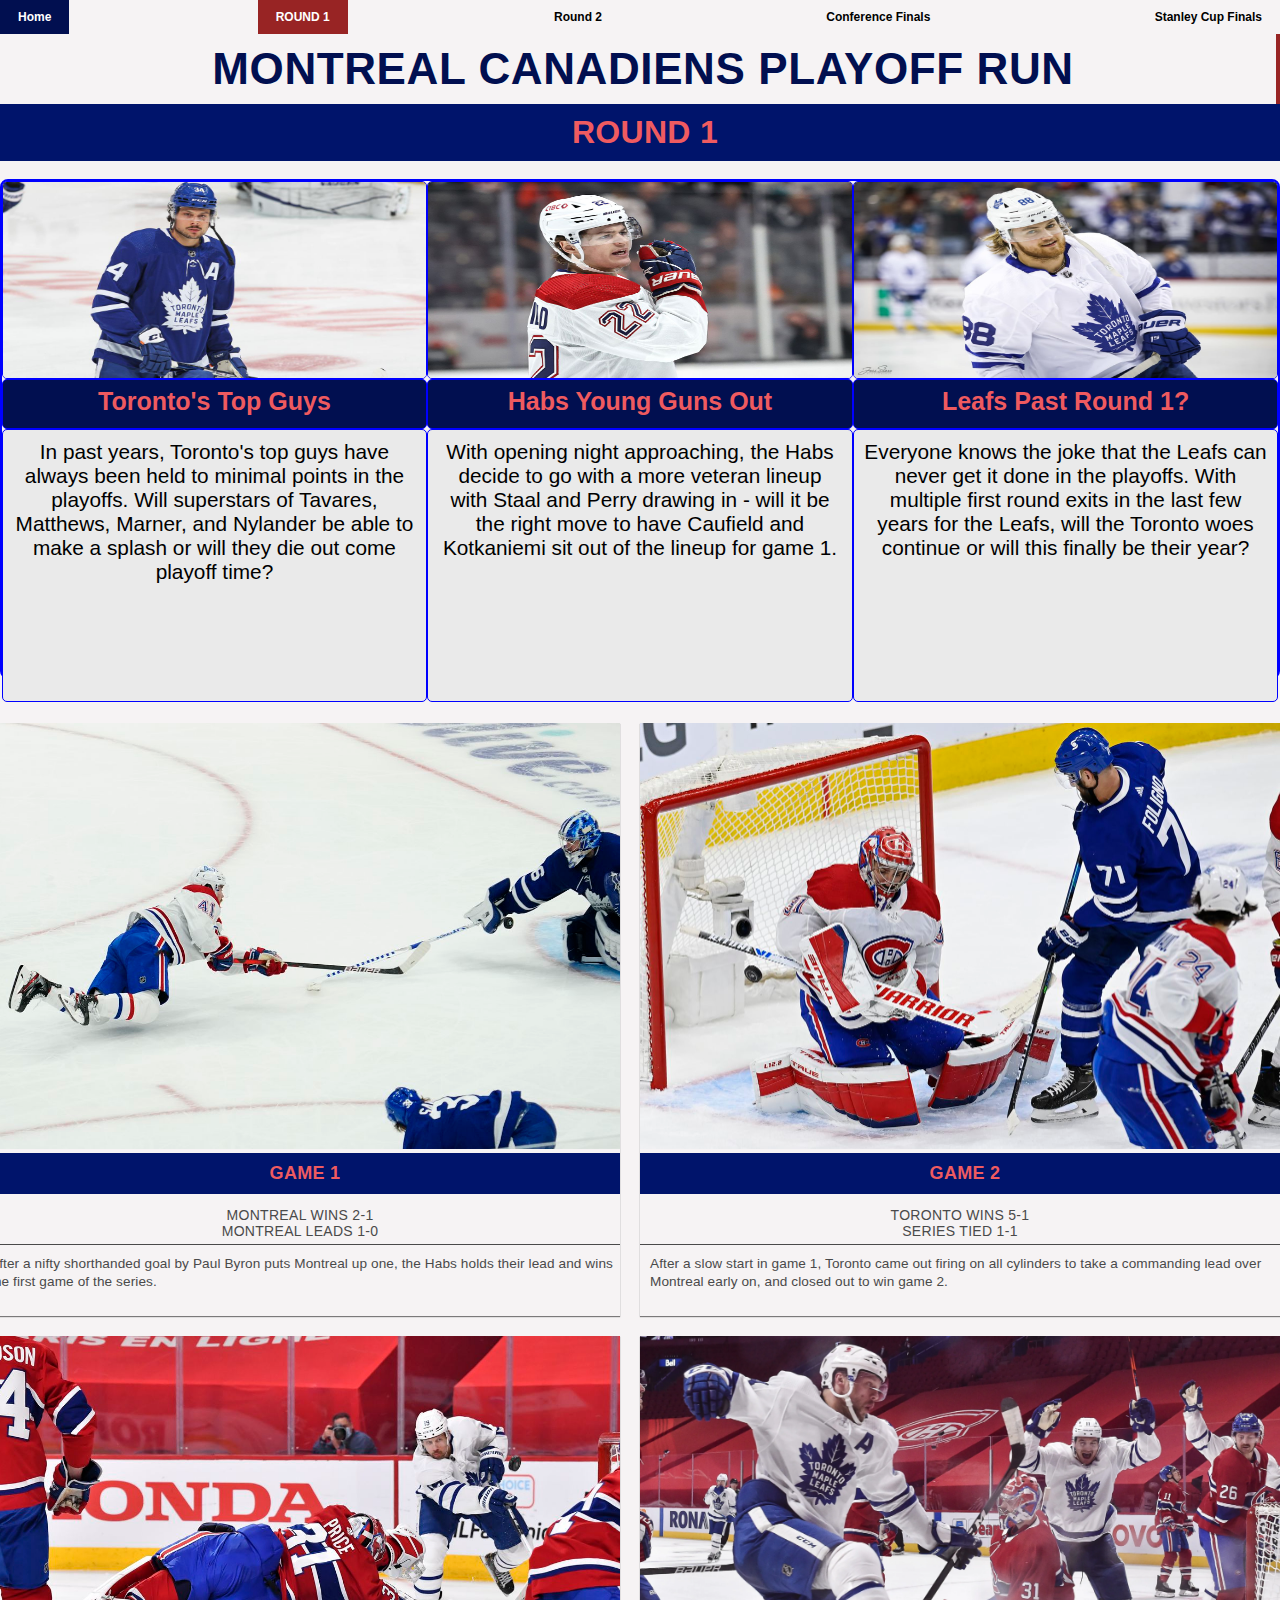
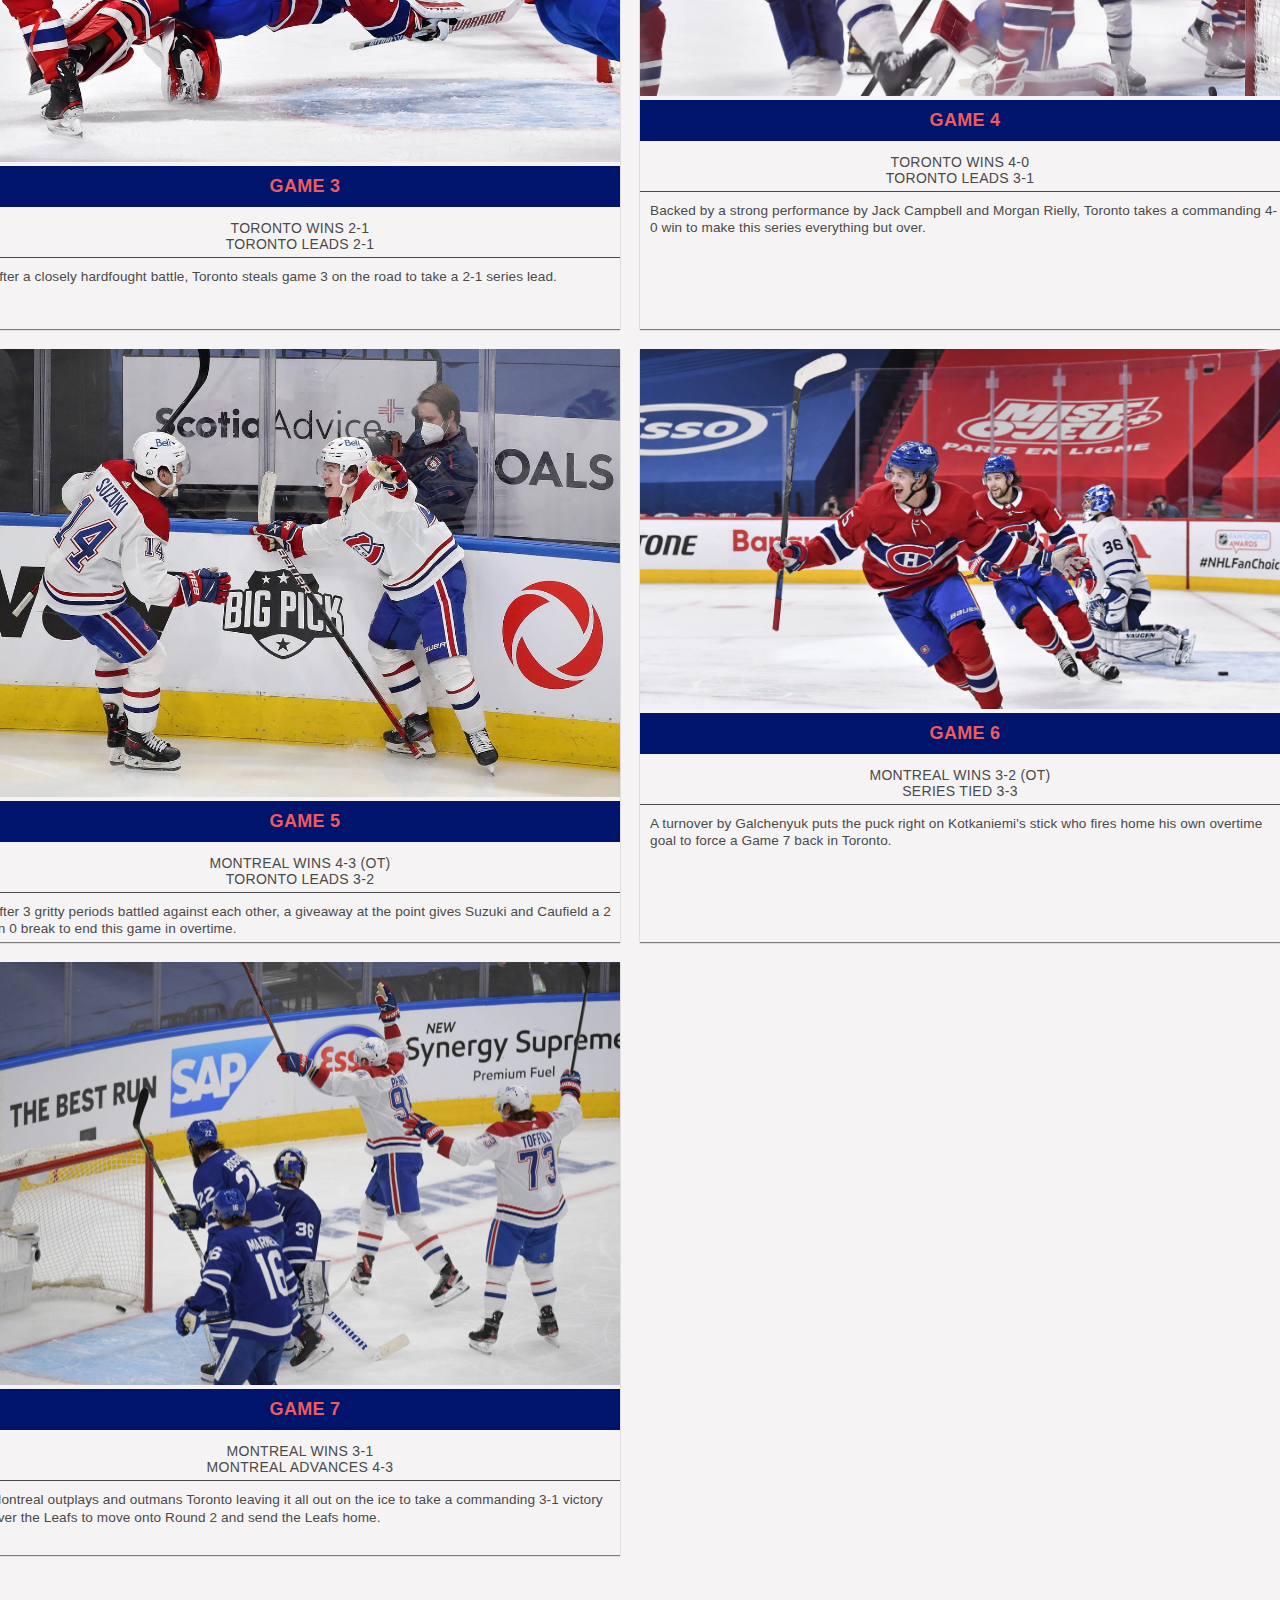
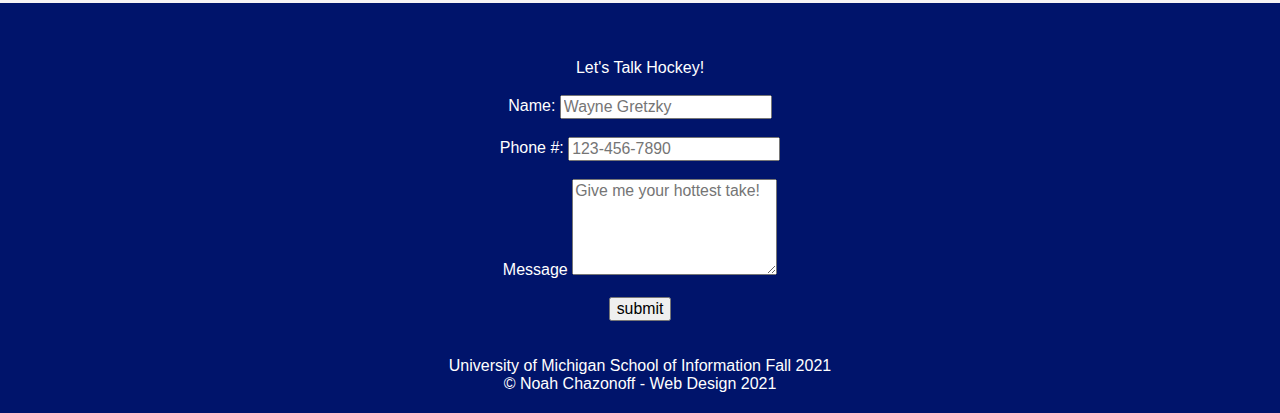
==== page1.html @ cdfef569 "Add files via upload" ====
<!DOCTYPE html>
<html lang="en">
<head>
    <meta charset="UTF-8">
    <meta name="viewport" content="width=device-width, initial-scale=1.0">
    <link rel="icon" href="imgs/nc.png">
    <link rel="stylesheet" type="text/css" href="css/html5reset.css">
    <link rel="stylesheet" type="text/css" href="css/style.css">
    <meta property="og:image" content="img/home.png" />
    <title>Habs Round 1</title>
</head>

<body>

    <a class="skip-main" href="#main">Skip to Round Info</a>

    <header>
		<nav>
			<ul class="nav_links">
                <li><a href = "index.html">Home</a></li>
                <li><a class="current" href = "page1.html">Round 1</a></li>
				<li><a href = "page2.html">Round 2</a></li>
				<li><a href = "page3.html">Conference Finals</a></li>
				<li><a href = "page4.html">Stanley Cup Finals</a></li>
			</ul>
        </nav>
       

        <h1 class="typewriter">MONTREAL CANADIENS PLAYOFF RUN</h1>
        <h2 id="round">ROUND 1</h2>
        <br>
		
    </header>

    <main>
    
        <div class="bluebox">
            <div class="box a">
                <img src="imgs/matthews.jpg" alt="Picture of Auston Matthews"/>
            </div>
            <div class="box b">
                <img src="imgs/caufield.jpg" alt="Picture of Cole Caufield"/>
            </div>
            <div class="box c">
                <img src="imgs/nylander.jpg" alt="Picture of William Nylander"/>
            </div>
            <div class="headline 1">Toronto's Top Guys</div>
            <div class="headline 2">Habs Young Guns Out</div>
            <div class="headline 3">Leafs Past Round 1? </div>
            <div class="sl 1">In past years, Toronto's top guys have always been held to minimal points in the playoffs. Will superstars of Tavares, Matthews, Marner, and Nylander be able to make a splash or will they die out come playoff time?</div>
            <div class="sl 2">With opening night approaching, the Habs decide to go with a more veteran lineup with Staal and Perry drawing in - will it be the right move to have Caufield and Kotkaniemi sit out of the lineup for game 1.</div>
            <div class="sl 3">Everyone knows the joke that the Leafs can never get it done in the playoffs. With multiple first round exits in the last few years for the Leafs, will the Toronto woes continue or will this finally be their year?</div>
        </div>

    <div id="main" class="toronto">
        
        <div class="game 1">
            <img src="imgs/gm1.jpg" alt="Byron scores on a shorthanded breakaway."/>
            <h2>GAME 1</h2>
            <br>
            <p class="score">MONTREAL WINS 2-1</p>
            <p class="serieslead">MONTREAL LEADS 1-0</p>
            <p class="description">
                After a nifty shorthanded goal by Paul Byron puts Montreal up one, the Habs holds their lead and wins the first game of the series.</p>
        </div>

        <div class="game 2">
            <img src="imgs/gm2.jpg" alt="Price saves a shot."/>
            <h2>GAME 2</h2>
            <br>
            <p class="score">TORONTO WINS 5-1</p>
            <p class="serieslead">SERIES TIED 1-1</p>
            <p class="description">
                After a slow start in game 1, Toronto came out firing on all cylinders to take a commanding lead over Montreal early on, and closed out to win game 2.
            </p>
        </div>

        <div class="game 3">
            <img src="imgs/gm3.jpg" alt="Carey Price dives to make a save."/>
            <h2>GAME 3</h2>
            <br>
            <p class="score">TORONTO WINS 2-1</p>
            <p class="serieslead">TORONTO LEADS 2-1</p>
            <p class="description">
                After a closely hardfought battle, Toronto steals game 3 on the road to take a 2-1 series lead.</p>
        </div>

        <div class="game 4">
            <img src="imgs/gm4.jpg" alt="Morgan Rielly celebrates a goal."/>
            <h2>GAME 4</h2>
            <br>
            <p class="score">TORONTO WINS 4-0</p>
            <p class="serieslead">TORONTO LEADS 3-1</p>
            <p class="description">
                Backed by a strong performance by Jack Campbell and Morgan Rielly, Toronto takes a commanding 4-0 win to make this series everything but over.</p>
        </div>

        <div class="game 5">
            <img src="imgs/gm5.jpg" alt="Suzuki and Caufield celebrate an overtime goal."/>
            <h2>GAME 5</h2>
            <br>
            <p class="score">MONTREAL WINS 4-3 (OT)</p>
            <p class="serieslead">TORONTO LEADS 3-2</p>
            <p class="description">
                After 3 gritty periods battled against each other, a giveaway at the point gives Suzuki and Caufield a 2 on 0 break to end this game in overtime.</p>
        </div>

        <div class="game 6">
            <img src="imgs/gm6.jpg" alt="Kotkaniemi scores in overtime."/>
            <h2>GAME 6</h2>
            <br>
            <p class="score">MONTREAL WINS 3-2 (OT)</p>
            <p class="serieslead">SERIES TIED 3-3</p>
            <p class="description">
                A turnover by Galchenyuk puts the puck right on Kotkaniemi's stick who fires home his own overtime goal to force a Game 7 back in Toronto.</p>
        </div>

        <div class="game 7">
            <img src="imgs/gm7.jpg" alt="Corey Perry and Tyler Toffoli score."/>
            <h2>GAME 7</h2>
            <br>
            <p class="score">MONTREAL WINS 3-1</p>
            <p class="serieslead">MONTREAL ADVANCES 4-3</p>
            <p class="description">
                Montreal outplays and outmans Toronto leaving it all out on the ice to take a commanding 3-1 victory over the Leafs to move onto Round 2 and send the Leafs home.</p>
        </div>

    </div>
          
    </main>
    <br>
    <br>
    <br>
    <br>
    <br>
    <br>

    <footer>

        <br><br><p>Let's Talk Hockey!</p><br>
        <form 
            action="https://formspree.io/f/xrgjgzyj" 
            method="POST"
            >
        <label for="What's Your Name?">Name:</label>
        <input type="text" id="name" name="name" placeholder="Wayne Gretzky"><br><br>
        <label for="Phone #">Phone #:</label>
        <input type="text" id="phone" name="phone" placeholder= "123-456-7890"><br><br>
        <label for="message">Message</label>
        <textarea rows="5" name="message" id="message" placeholder="Give me your hottest take!" required=""></textarea>
        <br><br>
        <input type="submit" value="submit">
        
        </form> 

    <br>
    <br>

        <p>University of Michigan School of Information Fall 2021 <br/>
          &copy; Noah Chazonoff - Web Design 2021</p>
      </footer>

</body>
</html>
---- css/style.css ----
body {
	background-color: rgb(246, 243, 244);
}

.nav_links{
    display: flex;
    flex-direction: column;
	text-align: center;
	justify-content: space-between;
}

.nav_links li a {
	color: #000000;
	display: block;
	font-family: -apple-system, BlinkMacSystemFont, 'Segoe UI', Roboto, Oxygen, Ubuntu, Cantarell, 'Open Sans', 'Helvetica Neue', sans-serif;
	font-size: 12px;
	font-weight: bold;
	padding: 10px 18px;
	text-decoration: none;
}
.nav_links li a:hover {
	background-color: rgb(1, 15, 80);
	color: #ffffff;
}
.nav_links li a:active {
	background: #921717f1;
	color: #ffffff;
}

.nav_links li a.current{
	color: #ffffff;
	background: #921717f1;
	text-transform: uppercase;
 }

.bluebox {
	margin-left: auto;
	margin-right: auto;
	border: 2px blue solid;
	width: 100%;
	height: 100%;
	display: grid;
	grid-template-columns: 33.3% 33.4% 33.3%;
	grid-template-rows: 40% 10% 55%;
	border-radius: 8px;
}

.box > img{
	width: 500px;
	height: 100%;
	border: 0.2px blue solid;
	border-radius: 5px;
}

.headline {
	font-family: -apple-system, BlinkMacSystemFont, 'Segoe UI', Roboto, Oxygen, Ubuntu, Cantarell, 'Open Sans', 'Helvetica Neue', sans-serif;
	color: #ff6060f1;
	background-color: rgb(1, 15, 80);
	font-size: 10px;
	font-weight: bold;
	text-align: center;
	padding: 7px 0;
	border: 0.2px blue solid;
	border-radius: 5px;
	/* background-color: #eaeaea */
}

.sl {
	font-family: -apple-system, BlinkMacSystemFont, 'Segoe UI', Roboto, Oxygen, Ubuntu, Cantarell, 'Open Sans', 'Helvetica Neue', sans-serif;
	font-size: 80%;
	text-align: center;
	min-height: 100%;
	padding: 10px 10px;
	border: 0.2px blue solid;
	border-radius: 5px;
	background-color: #eaeaea
}

h1 {
	font-family: 'Franklin Gothic Medium', 'Arial Narrow', Arial, sans-serif;
	font-size: 44px;
	font-weight: 800;
	letter-spacing: 0.6px;
	text-align: center;
	color: rgb(1, 15, 80);
	padding: 10px 0px 10px 10px;
}

h2 {
	font-family: -apple-system, BlinkMacSystemFont, 'Segoe UI', Roboto, Oxygen, Ubuntu, Cantarell, 'Open Sans', 'Helvetica Neue', sans-serif;
	background-color: rgb(0, 20, 107);
	font-size: 18px;
	font-weight: 600;
	letter-spacing: 0.3px;
	text-align: center;
	color: #ff6060f1;
	padding: 10px 0px 10px 10px;
  }


#round {
	font-size: 32px;
	font-family:'Franklin Gothic Medium', 'Arial Narrow', Arial, sans-serif
}  

img {
	width: 100%;
	height: auto;
  }

.toronto {
	display: grid;
	justify-content: end;
	grid-template-columns: 48% 46%;
	grid-template-rows: 25% 25% 25% 25%;
	grid-gap: 20px;
	margin-top: 44px;
}

.winnipeg {
	display: grid;
	grid-template-columns: 48% 46%;
	grid-template-rows: 50% 50%;
	grid-gap: 20px;
	margin-top: 44px;
}

.vegas {
	display: grid;
	grid-template-columns: 48% 46%;
	grid-template-rows: 33% 34% 33%;
	grid-gap: 20px;
	margin-top: 44px;
}

.tampa {
	display: grid;
	grid-template-columns: 48% 46%;
	grid-template-rows: 33% 34% 33%;
	grid-gap: 20px;
	margin-top: 44px;
}

.parallax {
    background-image: url("../imgs/cut.jpg");
    min-height: 500px;
    background-attachment: fixed;
    background-position: center;
    background-repeat: no-repeat;
	background-size: cover;
}
  
.game {
	box-shadow: 0 1px 1px 0 rgba(0, 0, 0, 0.5);
}

.trivia {
	display: grid;
	width: 100%;
    height: 1200px;
	grid-row: auto;
	grid-template-columns: 200px 200px;
    grid-column-gap: 80px;
    grid-row-gap: 50px;
	padding-left: 10px;
	padding-right: 5px;
	padding-bottom: 700px;
}

.flip-card {
	font-family: -apple-system, BlinkMacSystemFont, 'Segoe UI', Roboto, Oxygen, Ubuntu, Cantarell, 'Open Sans', 'Helvetica Neue', sans-serif;
	background-color: transparent;
	width: 200px;
	height: 200px;
	border-radius: 100px;
	box-shadow: 4px 4px 8px 4px #921717f1;
	background-color: #921717f1;
  }
  
  .flip-card-inner {
	position: relative;
	width: 100%;
	height: 100%;
	text-align: center;
	transition: transform 2s;
	transform-style: preserve-3d;
	border-radius: 100px;
  }
  
  .flip-card-front {
	background-color: rgb(1, 15, 80);
	color: white;
	border-radius: 100px;
  }
  
  .flip-card-back {
	background-color: rgb(1, 15, 80);
	color: white;
	transform: rotateY(180deg);
	border-radius: 100px;
  }

  .flip-card-front,
  .flip-card-back {
	position: absolute;
	width: 100%;
	height: 100%;
	-webkit-backface-visibility: hidden;
	backface-visibility: hidden;
	border-radius: 100px;
  }

   
  .flip-card:hover .flip-card-inner,
  .flip-card:focus-within .flip-card-inner,
  .flip-card:active .flip-card-inner,
  .flip-card:focus .flip-card-inner {
	transform: rotateY(540deg);
  }

.score {
	font-family: -apple-system, BlinkMacSystemFont, 'Segoe UI', Roboto, Oxygen, Ubuntu, Cantarell, 'Open Sans', 'Helvetica Neue', sans-serif;
	font-size: 14px;
	font-weight: 500;
	letter-spacing: 0.3px;
	text-align: center;
	color: #4a4a4a;
	position: relative;
	bottom: 5px;
  }

.serieslead {
	font-family: -apple-system, BlinkMacSystemFont, 'Segoe UI', Roboto, Oxygen, Ubuntu, Cantarell, 'Open Sans', 'Helvetica Neue', sans-serif;
	font-size: 14px;
	font-weight: 500;
	letter-spacing: 0.3px;
	text-align: center;
	color: #4a4a4a;
	position: relative;
	bottom: 5px;
}  

  .description {
	font-family: -apple-system, BlinkMacSystemFont, 'Segoe UI', Roboto, Oxygen, Ubuntu, Cantarell, 'Open Sans', 'Helvetica Neue', sans-serif;
	font-size: 85%;
	font-weight: 300;
	line-height: 1.29;
	letter-spacing: 0.1px;
	text-align: left;
	color: #4a4a4a;
	padding: 10px 0px 10px 10px;
	border-top: 1px solid #4a4a4a;
  }

  footer{
	font-family: -apple-system, BlinkMacSystemFont, 'Segoe UI', Roboto, Oxygen, Ubuntu, Cantarell, 'Open Sans', 'Helvetica Neue', sans-serif;
    background-color: rgb(0, 20, 107);
    color: white;
    padding: 20px;
    text-align: center;
  }


  @media screen and (min-width: 770px){

	.nav_links{
		display: flex;
		flex-direction: row;
	}

    .box {
        display: flex;
    	flex-direction: column;
		text-align: center;
		justify-content: space-between;
	}

	.trivia {
		height: 200px;
		display: grid;
		grid-template-columns: 200px 200px 200px 200px;
		grid-row: auto auto auto auto;
		grid-column-gap: 150px;
		padding: 0px 0px 600px 90px;
	}

	.headline {
		font-size: 25px;
	}

	.toronto{
		grid-template-columns: 50% 50%;
	}

	.winnipeg{
		grid-template-columns: 50% 50%;
	}

	.vegas{
		grid-template-columns: 50% 50%;
	}

	.tampa{
		grid-template-columns: 50% 50%;
	}

	.sl {
		font-size: 130%;
	}

	.typewriter {
		overflow: hidden; /* Ensures the content is not revealed until the animation */
		  border-right: .1em solid #921717f1; /* The typwriter cursor */
		  white-space: nowrap; /* Keeps the content on a single line */
		  margin: 0 auto; /* Gives that scrolling effect as the typing happens */
		  animation: 
		typing 4s steps(40, end),
		blink-caret .75s step-end infinite;
	}
		
	a.skip-main {
		left:-999px;
		position:absolute;
		top:auto;
		width:1px;
		height:1px;
		overflow:hidden;
		z-index:-999;
	}
	a.skip-main:focus, a.skip-main:active {
		font-family: -apple-system, BlinkMacSystemFont, 'Segoe UI', Roboto, Oxygen, Ubuntu, Cantarell, 'Open Sans', 'Helvetica Neue', sans-serif;
		color: #ff6060f1;
		background-color:rgb(0, 20, 107);
		left: auto;
		top: auto;
		width: 30%;
		height: auto;
		overflow:auto;
		margin: 10px 35%;
		padding:5px;
		text-align:center;
		font-size:1.2em;
		z-index:999;
	}

/* The typing effect */
@keyframes typing {
	from { width: 0 }
	to { width: 100% }
  }
  
  /* The typewriter cursor effect */
  @keyframes blink-caret {
	from, to { border-color: transparent }
	50% { border-color: #921717f1; }
  }

}
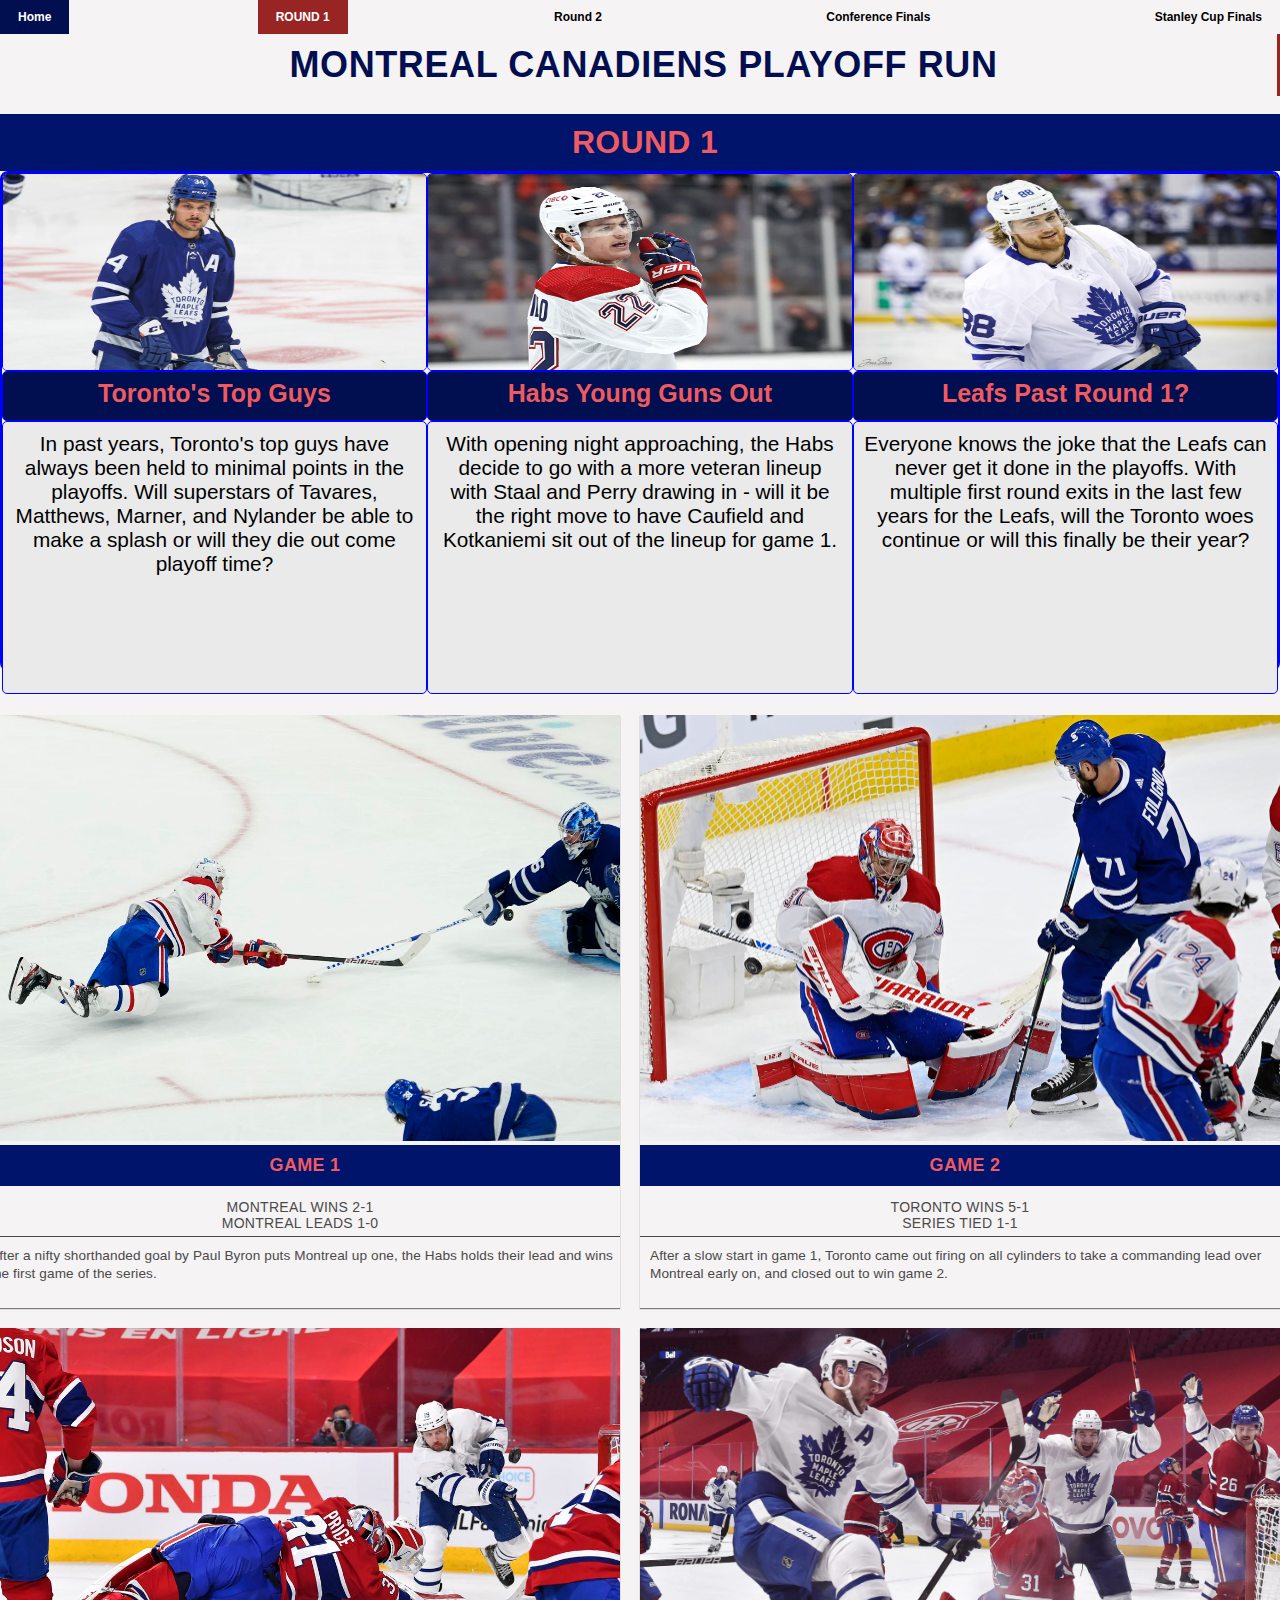
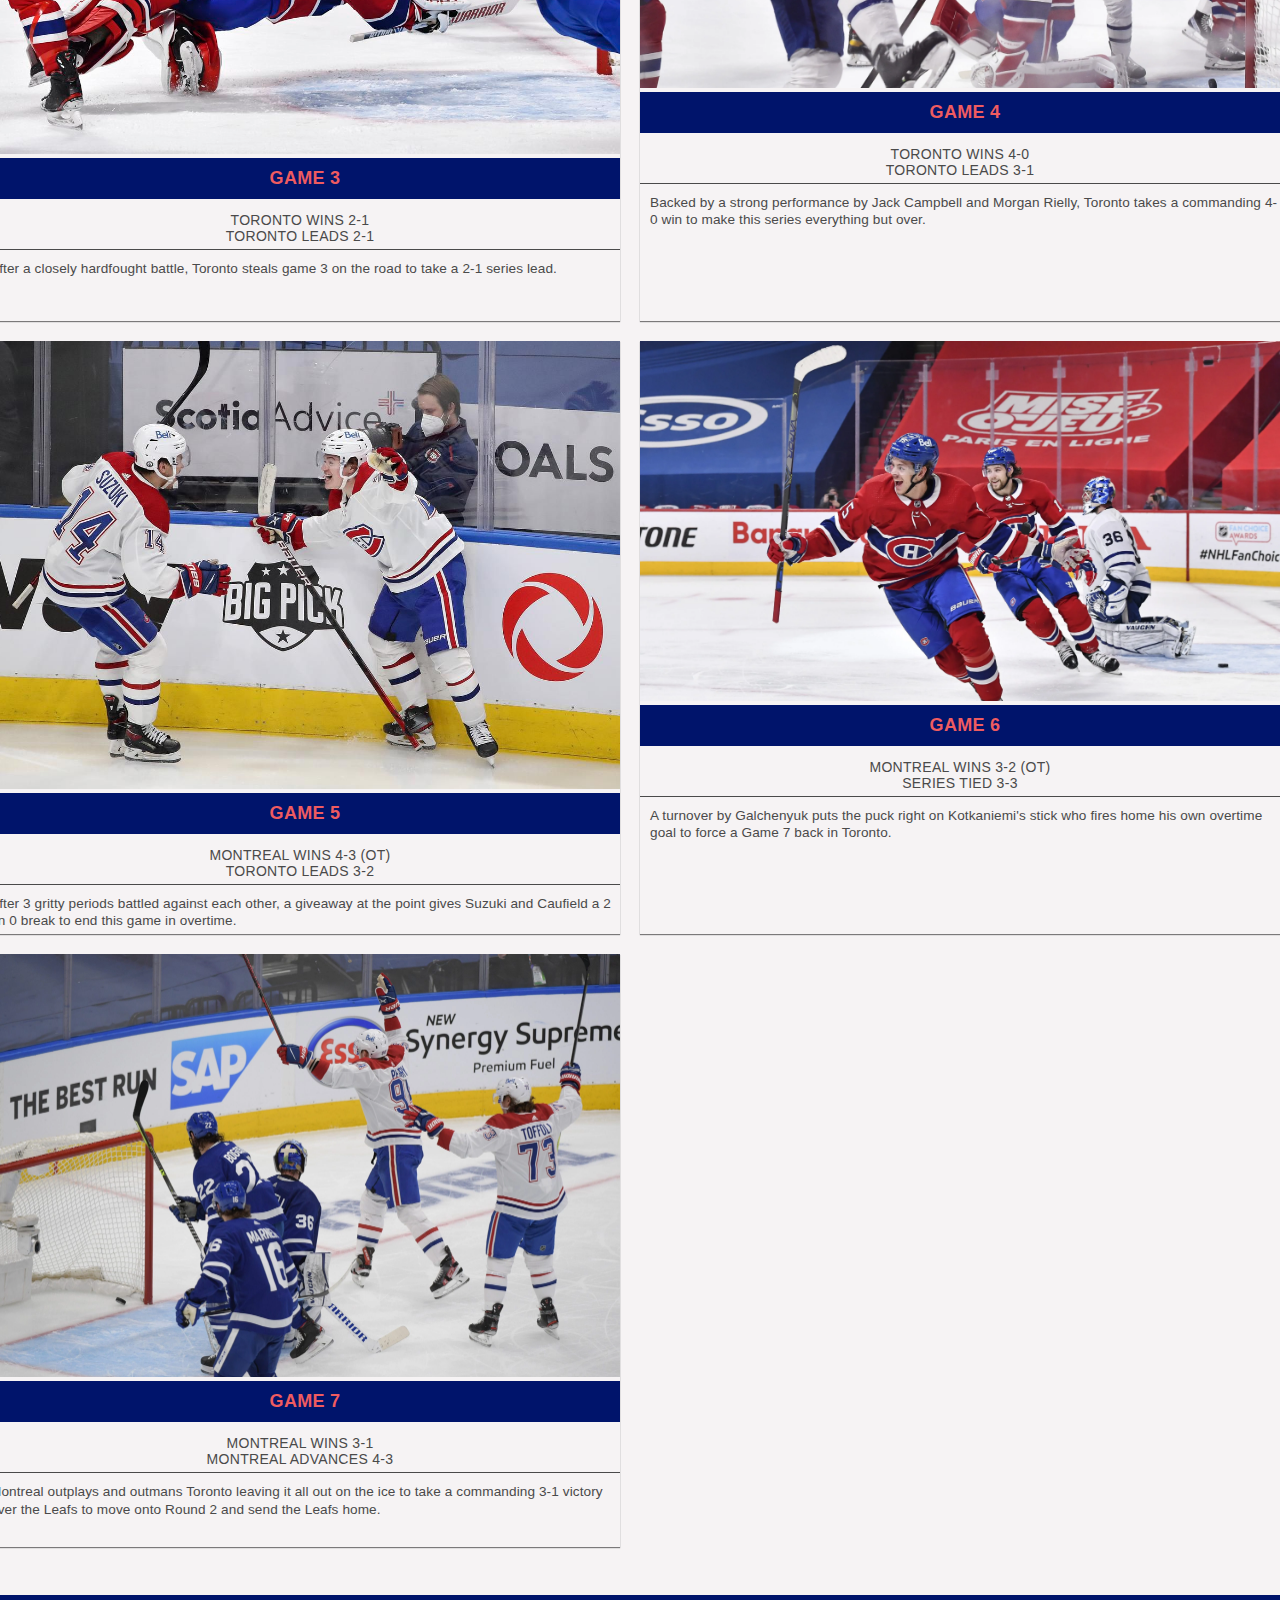
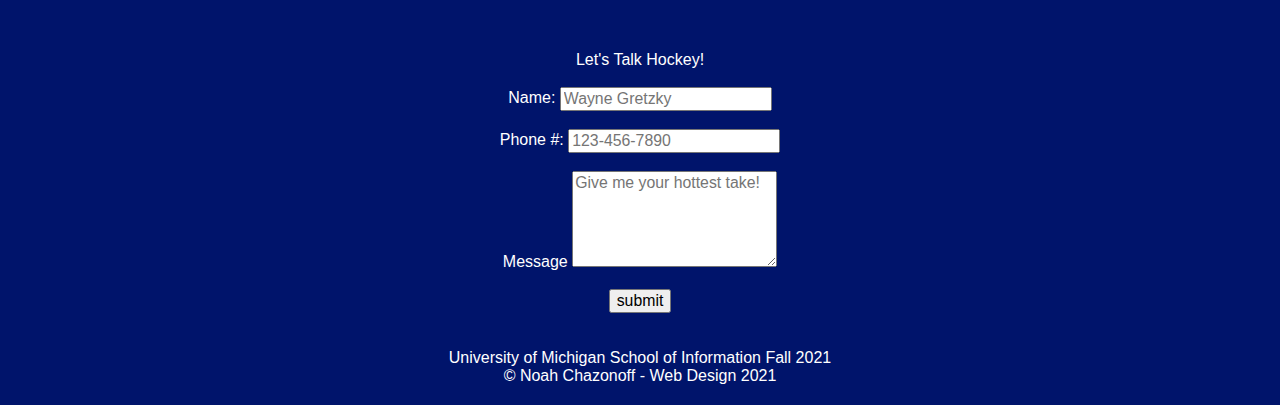
==== commit 3138ac3b: "Add files via upload" ====
--- a/page1.html
+++ b/page1.html
@@ -7,6 +7,15 @@
     <link rel="stylesheet" type="text/css" href="css/html5reset.css">
     <link rel="stylesheet" type="text/css" href="css/style.css">
     <meta property="og:image" content="img/home.png" />
+    <!-- Global site tag (gtag.js) - Google Analytics -->
+    <script async src="https://www.googletagmanager.com/gtag/js?id=G-8B9P9FMZ26"></script>
+    <script>
+      window.dataLayer = window.dataLayer || [];
+      function gtag(){dataLayer.push(arguments);}
+      gtag('js', new Date());
+
+      gtag('config', 'G-8B9P9FMZ26');
+    </script>
     <title>Habs Round 1</title>
 </head>
 
@@ -27,13 +36,12 @@
        
 
         <h1 class="typewriter">MONTREAL CANADIENS PLAYOFF RUN</h1>
-        <h2 id="round">ROUND 1</h2>
         <br>
 		
     </header>
 
     <main>
-    
+        <h2 id="round">ROUND 1</h2>
         <div class="bluebox">
             <div class="box a">
                 <img src="imgs/matthews.jpg" alt="Picture of Auston Matthews"/>
@@ -142,9 +150,9 @@
             action="https://formspree.io/f/xrgjgzyj" 
             method="POST"
             >
-        <label for="What's Your Name?">Name:</label>
+        <label for="name">Name:</label>
         <input type="text" id="name" name="name" placeholder="Wayne Gretzky"><br><br>
-        <label for="Phone #">Phone #:</label>
+        <label for="phone">Phone #:</label>
         <input type="text" id="phone" name="phone" placeholder= "123-456-7890"><br><br>
         <label for="message">Message</label>
         <textarea rows="5" name="message" id="message" placeholder="Give me your hottest take!" required=""></textarea>
--- a/css/style.css
+++ b/css/style.css
@@ -1,5 +1,10 @@
 body {
 	background-color: rgb(246, 243, 244);
+}
+
+header{
+	display: flex;
+	flex-direction: column;
 }
 
 .nav_links{
@@ -78,7 +83,7 @@
 
 h1 {
 	font-family: 'Franklin Gothic Medium', 'Arial Narrow', Arial, sans-serif;
-	font-size: 44px;
+	font-size: 36px;
 	font-weight: 800;
 	letter-spacing: 0.6px;
 	text-align: center;
@@ -100,7 +105,8 @@
 
 #round {
 	font-size: 32px;
-	font-family:'Franklin Gothic Medium', 'Arial Narrow', Arial, sans-serif
+	font-family:'Franklin Gothic Medium', 'Arial Narrow', Arial, sans-serif;
+	width: 100%;
 }  
 
 img {
@@ -157,21 +163,21 @@
 .trivia {
 	display: grid;
 	width: 100%;
-    height: 1200px;
+	height: 1200px;
+	margin: auto;
 	grid-row: auto;
 	grid-template-columns: 200px 200px;
-    grid-column-gap: 80px;
+    grid-column-gap: 5px;
     grid-row-gap: 50px;
-	padding-left: 10px;
-	padding-right: 5px;
-	padding-bottom: 700px;
+	justify-items: center;
+	justify-content: space-around;
 }
 
 .flip-card {
 	font-family: -apple-system, BlinkMacSystemFont, 'Segoe UI', Roboto, Oxygen, Ubuntu, Cantarell, 'Open Sans', 'Helvetica Neue', sans-serif;
 	background-color: transparent;
-	width: 200px;
-	height: 200px;
+	width: 170px;
+	height: 170px;
 	border-radius: 100px;
 	box-shadow: 4px 4px 8px 4px #921717f1;
 	background-color: #921717f1;
@@ -261,11 +267,29 @@
   }
 
 
-  @media screen and (min-width: 770px){
+
+
+
+
+
+
+
+  @media screen and (min-width: 750px){
+	
+	.title{
+		display: flex;
+	}
+
+	header{
+		flex-direction: row;
+    	align-items: center;
+		flex-wrap: nowrap;
+		justify-content: space-between;
+	}
 
 	.nav_links{
-		display: flex;
-		flex-direction: row;
+		flex-direction: column;
+    	align-items: flex-end;
 	}
 
     .box {
@@ -278,10 +302,9 @@
 	.trivia {
 		height: 200px;
 		display: grid;
-		grid-template-columns: 200px 200px 200px 200px;
-		grid-row: auto auto auto auto;
-		grid-column-gap: 150px;
-		padding: 0px 0px 600px 90px;
+		grid-template-columns: 33% 33% 33%;
+		grid-row: auto auto auto;
+		padding-bottom: 700px;
 	}
 
 	.headline {
@@ -310,10 +333,10 @@
 
 	.typewriter {
 		overflow: hidden; /* Ensures the content is not revealed until the animation */
-		  border-right: .1em solid #921717f1; /* The typwriter cursor */
-		  white-space: nowrap; /* Keeps the content on a single line */
-		  margin: 0 auto; /* Gives that scrolling effect as the typing happens */
-		  animation: 
+		border-right: .1em solid #921717f1; /* The typwriter cursor */
+		white-space: nowrap; /* Keeps the content on a single line */
+		/* margin: 0 auto; Gives that scrolling effect as the typing happens */
+		animation: 
 		typing 4s steps(40, end),
 		blink-caret .75s step-end infinite;
 	}
@@ -342,6 +365,17 @@
 		font-size:1.2em;
 		z-index:999;
 	}
+	
+	.form{
+		width: 75%;
+		margin: auto;
+	}
+
+	.input{
+		padding: 10px;
+		margin: 2%;
+	}
+
 
 /* The typing effect */
 @keyframes typing {
@@ -357,3 +391,31 @@
 
 }
 
+@media screen and (min-width: 1000px){
+
+	.nav_links{
+		display: flex;
+		flex-direction: row;
+	}
+
+	header{
+		display: inline;
+		align-items: center;
+	}
+
+	.class{
+		display: inline;
+	}
+
+	.title{
+		display: block;
+	}
+
+	.trivia {
+		height: 200px;
+		display: grid;
+		grid-template-columns: 25% 25% 25% 25%;
+		grid-row: auto auto auto auto;
+		padding-bottom: 500px;
+	}
+}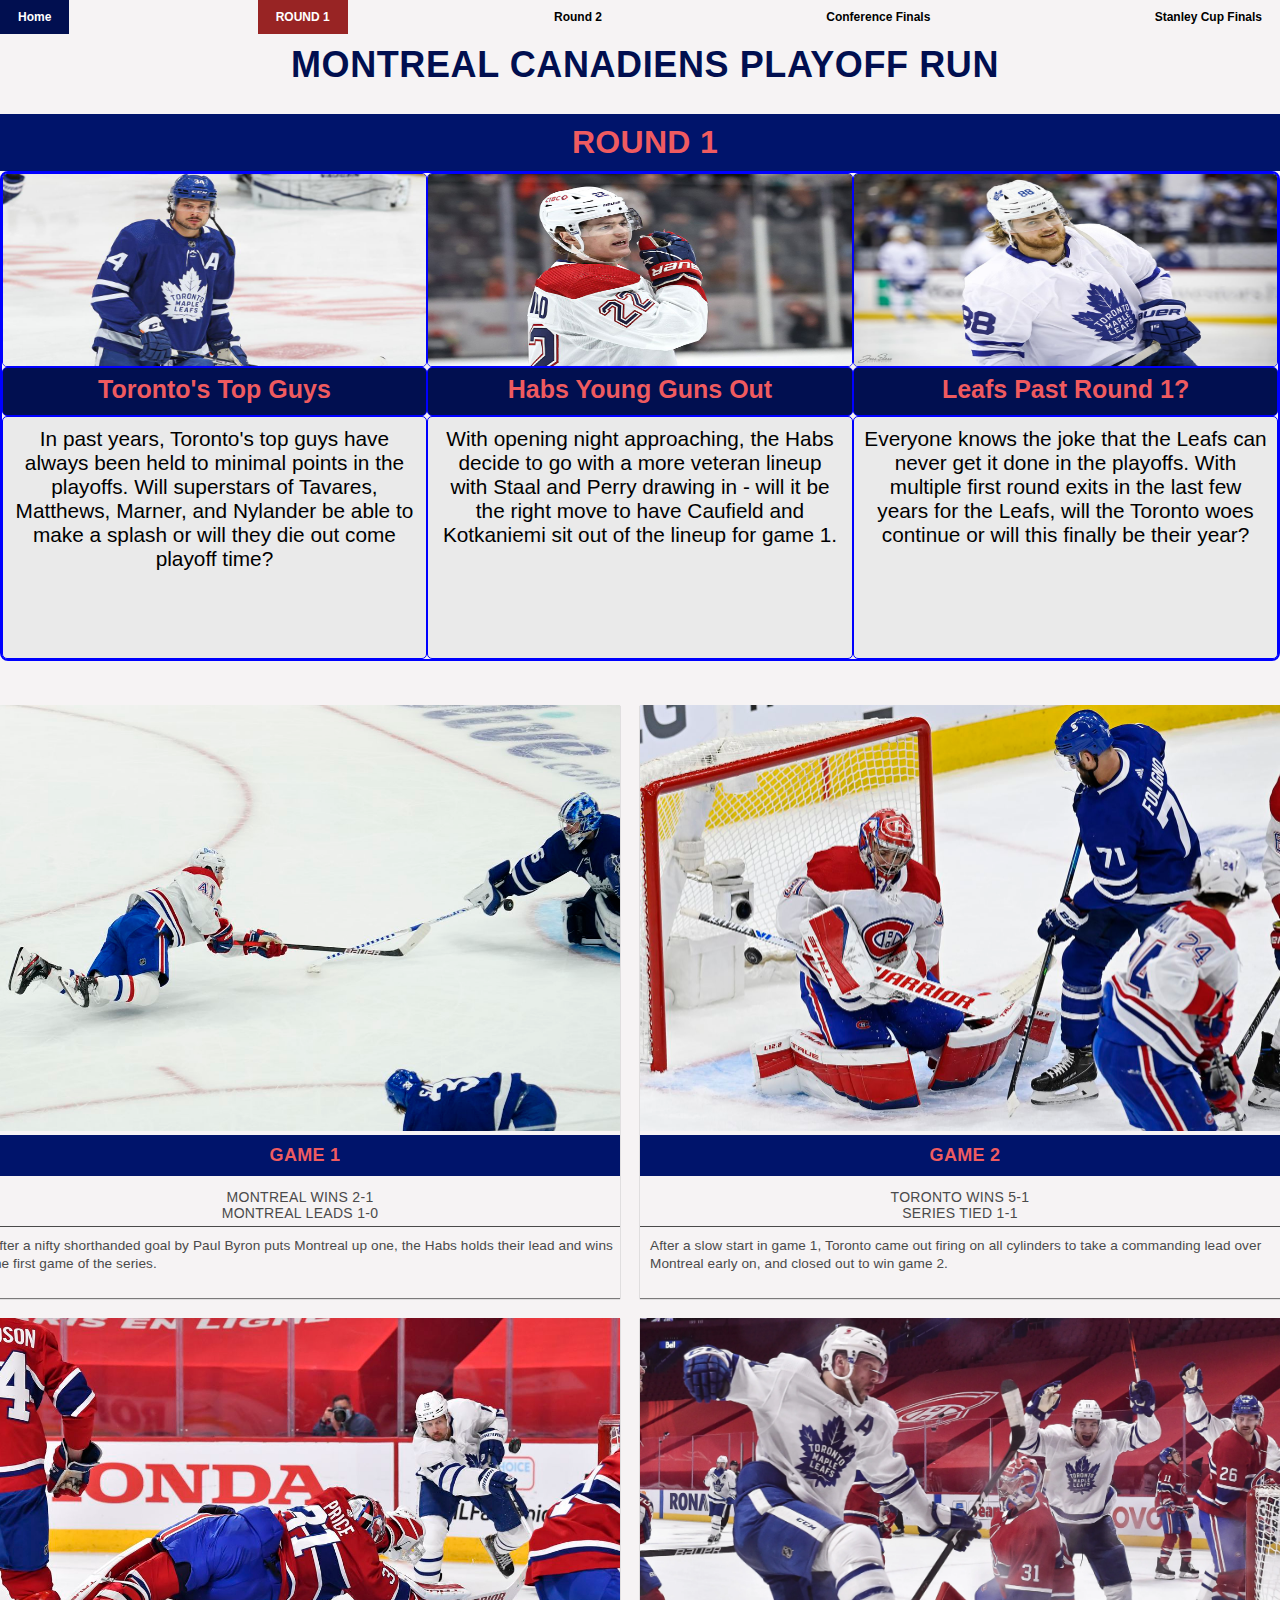
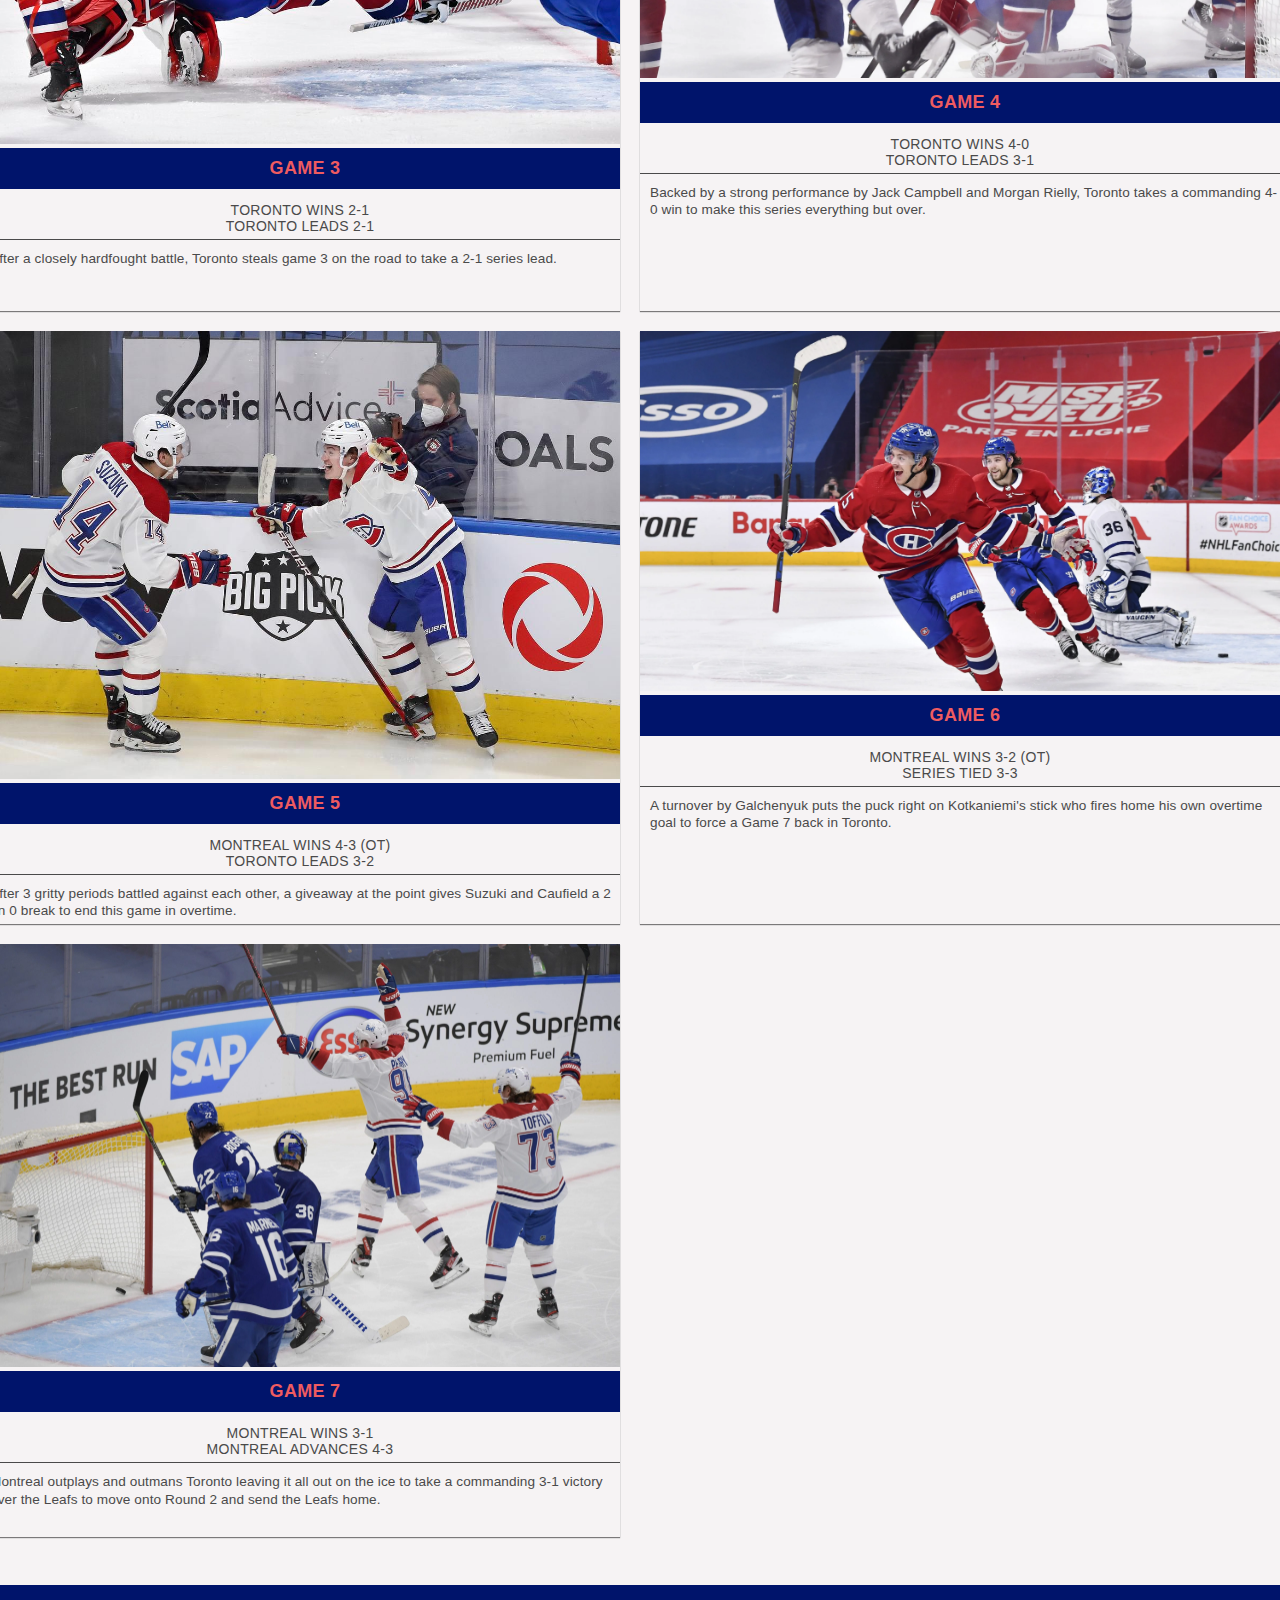
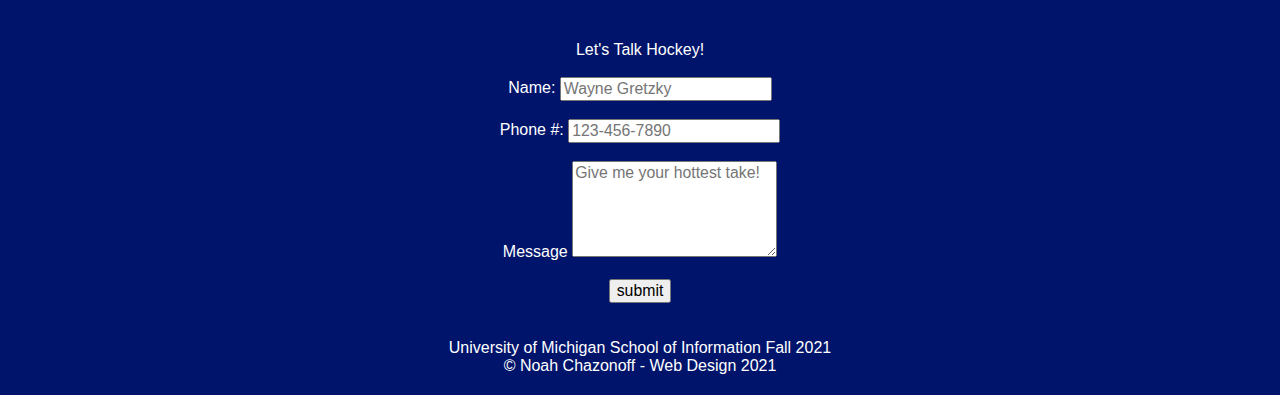
==== commit a26535aa: "Add files via upload" ====
--- a/page1.html
+++ b/page1.html
@@ -35,7 +35,7 @@
         </nav>
        
 
-        <h1 class="typewriter">MONTREAL CANADIENS PLAYOFF RUN</h1>
+        <h1>MONTREAL CANADIENS PLAYOFF RUN</h1>
         <br>
 		
     </header>
--- a/css/style.css
+++ b/css/style.css
@@ -46,7 +46,7 @@
 	height: 100%;
 	display: grid;
 	grid-template-columns: 33.3% 33.4% 33.3%;
-	grid-template-rows: 40% 10% 55%;
+	grid-template-rows: 40% 10%;
 	border-radius: 8px;
 }
 
@@ -76,6 +76,7 @@
 	text-align: center;
 	min-height: 100%;
 	padding: 10px 10px;
+	padding-bottom: 50px;
 	border: 0.2px blue solid;
 	border-radius: 5px;
 	background-color: #eaeaea
@@ -99,6 +100,16 @@
 	letter-spacing: 0.3px;
 	text-align: center;
 	color: #ff6060f1;
+	padding: 10px 0px 10px 10px;
+  }
+
+  h3 {
+	font-family: 'Franklin Gothic Medium', 'Arial Narrow', Arial, sans-serif;
+	font-size: 36px;
+	font-weight: 800;
+	letter-spacing: 0.6px;
+	text-align: center;
+	color: rgb(1, 15, 80);
 	padding: 10px 0px 10px 10px;
   }
 
@@ -269,11 +280,6 @@
 
 
 
-
-
-
-
-
   @media screen and (min-width: 750px){
 	
 	.title{
@@ -288,8 +294,12 @@
 	}
 
 	.nav_links{
-		flex-direction: column;
     	align-items: flex-end;
+	}
+
+	.sl{
+		padding-bottom: 0px;
+		font-size: 130%;
 	}
 
     .box {
@@ -301,7 +311,6 @@
 
 	.trivia {
 		height: 200px;
-		display: grid;
 		grid-template-columns: 33% 33% 33%;
 		grid-row: auto auto auto;
 		padding-bottom: 700px;
@@ -325,10 +334,6 @@
 
 	.tampa{
 		grid-template-columns: 50% 50%;
-	}
-
-	.sl {
-		font-size: 130%;
 	}
 
 	.typewriter {
@@ -350,6 +355,7 @@
 		overflow:hidden;
 		z-index:-999;
 	}
+	
 	a.skip-main:focus, a.skip-main:active {
 		font-family: -apple-system, BlinkMacSystemFont, 'Segoe UI', Roboto, Oxygen, Ubuntu, Cantarell, 'Open Sans', 'Helvetica Neue', sans-serif;
 		color: #ff6060f1;
@@ -391,6 +397,25 @@
 
 }
 
+@media screen and (prefers-reduced-motion: reduce){
+	.typewriter{
+        animation: none;
+	}
+	
+	.flip-card:hover .flip-card-inner,
+  	.flip-card:focus-within .flip-card-inner,
+  	.flip-card:active .flip-card-inner,
+  	.flip-card:focus .flip-card-inner {
+	  animation: none;
+  }
+
+  	.parallax{
+		background-attachment: unset;
+	  }
+
+
+}
+
 @media screen and (min-width: 1000px){
 
 	.nav_links{
